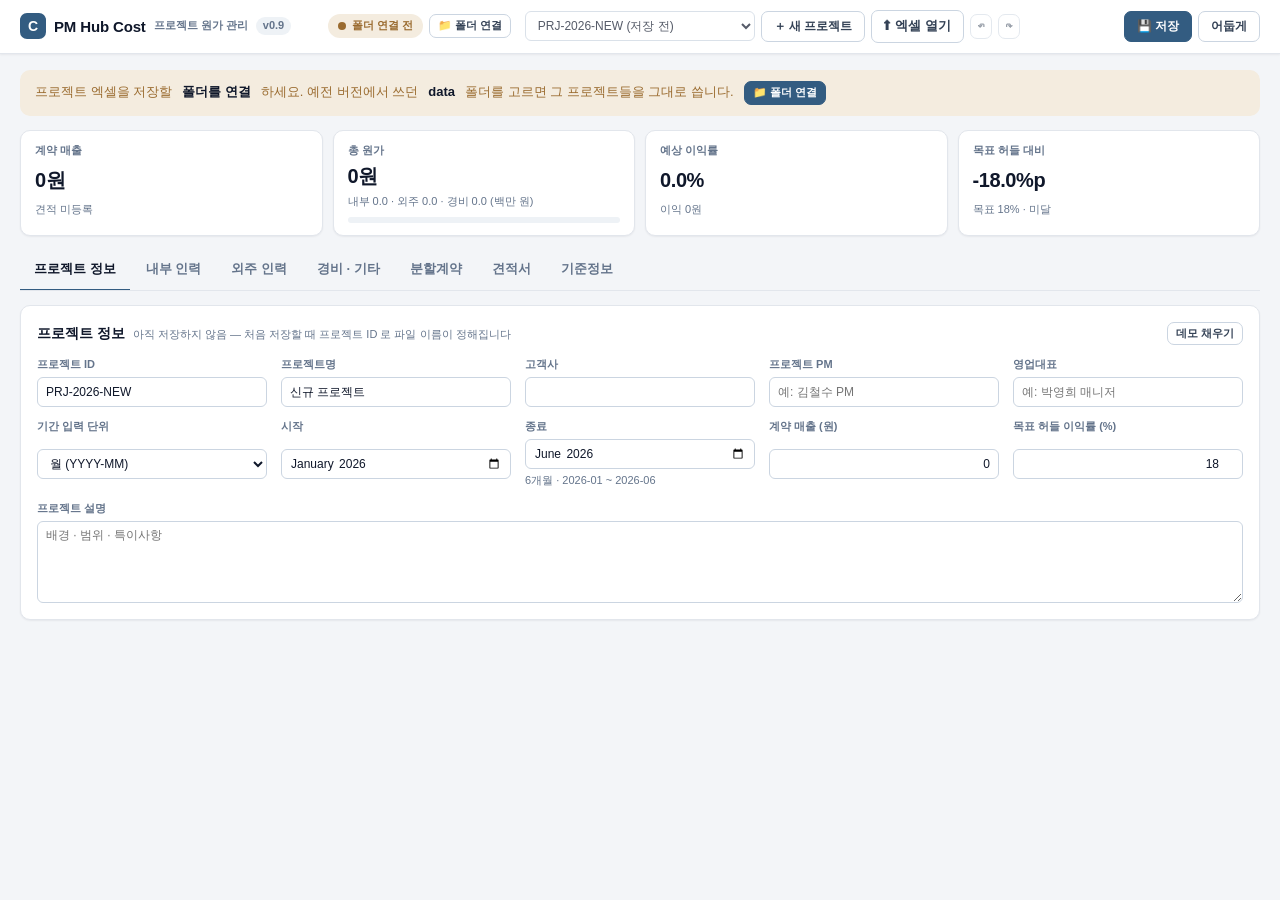
==== index.html @ 072b430b "Staffing tables work like a spreadsheet; undo/redo - js/grid.js: arrow/Enter navigation, Excel paste" ====
<!DOCTYPE html>
<html lang="ko">
<head>
  <meta charset="UTF-8" />
  <meta name="viewport" content="width=device-width, initial-scale=1.0" />
  <title>PM Hub Cost</title>
  <link rel="stylesheet" href="assets/app.css" />
  <script>try { document.documentElement.dataset.theme = localStorage.getItem("prjcost.theme") || "light"; } catch (e) {}</script>
</head>
<body>
  <header class="topbar">
    <div class="brand">
      <span class="brand-mark" aria-hidden="true">C</span>
      <h1>PM Hub Cost</h1><span class="brand-sub">프로젝트 원가 관리</span>
      <span class="ver" id="verBadge"></span>
    </div>
    <div class="bar-group">
      <span class="folder-chip off" id="folderChip" title="프로젝트 엑셀을 읽고 쓰는 폴더"><span class="dot"></span><span class="name">폴더 연결 전</span></span>
      <button class="btn sm" data-act="connectFolder" id="btnFolder">📁 폴더 연결</button>
    </div>
    <div class="bar-group">
      <select id="projectSelect" data-act="openSelected" aria-label="프로젝트 목록"></select>
      <button class="btn" data-act="newProject">＋ 새 프로젝트</button>
      <label class="btn file-btn" title="이 프로그램으로 저장한 엑셀 또는 업로드 양식을 엽니다">⬆ 엑셀 열기<input type="file" accept=".xlsx" id="uploadInput" /></label>
      <button class="btn icon" data-act="undo" id="btnUndo" title="되돌리기 (Ctrl+Z)" aria-label="되돌리기">↶</button>
      <button class="btn icon" data-act="redo" id="btnRedo" title="다시 하기 (Ctrl+Y)" aria-label="다시 하기">↷</button>
      <span class="save-state" id="saveState"></span>
      <button class="btn primary" data-act="save" title="Ctrl+S">💾 저장</button>
      <button class="btn" data-act="toggleTheme" id="btnTheme" title="밝게 / 어둡게 바꾸기">어둡게</button>
    </div>
  </header>

  <main class="workspace">
    <div class="notice warn" id="noticeBox" hidden></div>

    <section class="kpis" aria-label="요약">
      <div class="kpi"><span class="kpi-label">계약 매출</span><span class="kpi-val" id="kRev">0</span><span class="kpi-sub" id="kRevSub">견적 미등록</span></div>
      <div class="kpi"><span class="kpi-label">총 원가</span><span class="kpi-val" id="kCost">0</span><span class="kpi-sub" id="kCostSub"></span><div class="mix" id="kMix"></div></div>
      <div class="kpi" id="kMarginCard"><span class="kpi-label">예상 이익률</span><span class="kpi-val" id="kMargin">0.0%</span><span class="kpi-sub" id="kProfit">이익 0원</span></div>
      <div class="kpi" id="kHurdleCard"><span class="kpi-label">목표 허들 대비</span><span class="kpi-val" id="kHurdle">-</span><span class="kpi-sub" id="kHurdleSub"></span></div>
    </section>

    <nav class="tabs" id="tabs" role="tablist"></nav>
    <section class="panel" id="panel"></section>
  </main>

  <div class="toasts" id="toasts" aria-live="polite"></div>

  <script src="js/util.js"></script>
  <script src="js/calc.js"></script>
  <script src="js/xlsx.js"></script>
  <script src="js/model.js"></script>
  <script src="js/workbook.js"></script>
  <script src="js/store.js"></script>
  <script src="js/ui.js"></script>
  <script src="js/views.js"></script>
  <script src="js/grid.js"></script>
  <script src="js/app.js"></script>
</body>
</html>
---- assets/app.css ----
/* =============================================================================
   PM Hub Cost — 화면 꾸밈. 색은 아래 변수만 씀 (밝은 Slate / 어두운 Obsidian, PM Hub 와 같은 색)
   새 요소에 고정 색 · 인라인 style 을 쓰지 않는다
   ============================================================================= */
:root {
  --bg: #F3F5F8; --card: #FFFFFF; --sub: #F8FAFC; --line: #E2E6EC; --line-strong: #CBD5E1;
  --text: #0F172A; --text-sub: #334155; --muted: #64748B;
  --primary: #335C81; --primary-hover: #284A6A; --on-primary: #FFFFFF;
  --head: #1E293B; --on-head: #F8FAFC;
  --ok: #2E6F5E; --ok-bg: #E7F0EC; --warn: #9A6B2F; --warn-bg: #F4ECDF; --bad: #A64B4B; --bad-bg: #F3E3E3;
  --info-bg: #E8EEF5; --chip: #EEF2F6; --focus: rgba(51, 92, 129, 0.35);
  --shadow: 0 1px 2px rgba(15, 23, 42, 0.06);
  --radius: 10px;
  --fs: 13px; --fs-sm: 12px; --fs-xs: 11px;
  color-scheme: light;
}
[data-theme="dark"] {
  --bg: #111317; --card: #181B20; --sub: #1D2127; --line: #2A2E36; --line-strong: #3A404A;
  --text: #E5E7EB; --text-sub: #CBD5E1; --muted: #94A3B8;
  --primary: #849CB0; --primary-hover: #A3B8C9; --on-primary: #0F172A;
  --head: #181B20; --on-head: #E5E7EB;
  --ok: #8FD3B3; --ok-bg: #1B2A24; --warn: #E3C35A; --warn-bg: #2C2618; --bad: #FCA5A5; --bad-bg: #2E1D1F;
  --info-bg: #1F2733; --chip: #262A32; --focus: rgba(132, 156, 176, 0.45);
  --shadow: none;
  color-scheme: dark;
}

* { box-sizing: border-box; }
html, body { margin: 0; }
body { background: var(--bg); color: var(--text); font: var(--fs)/1.45 "Pretendard", "Malgun Gothic", -apple-system, "Segoe UI", sans-serif; }
[hidden] { display: none !important; }   /* hidden 속성은 어떤 display 규칙보다 우선 (브라우저 기본 동작을 지킴) */

/* ---------- 입력 · 버튼 ---------- */
input, select, textarea, button { font: inherit; font-size: var(--fs-sm); color: var(--text); }
input, select { height: 30px; }
input[type="checkbox"] { height: 16px; }
input, select, textarea { background: var(--card); border: 1px solid var(--line-strong); border-radius: 6px; padding: 5px 8px; min-width: 0; }
input[type="number"], input.money { text-align: right; font-variant-numeric: tabular-nums; }
input[type="checkbox"] { width: 16px; height: 16px; accent-color: var(--primary); }
textarea { resize: vertical; width: 100%; }
input:focus, select:focus, textarea:focus { outline: none; border-color: var(--primary); box-shadow: 0 0 0 3px var(--focus); }
.btn { display: inline-flex; align-items: center; gap: 5px; padding: 6px 12px; border-radius: 7px; border: 1px solid var(--line-strong); background: var(--card); color: var(--text-sub); font-weight: 600; cursor: pointer; white-space: nowrap; }
.btn:hover { background: var(--chip); }
.btn:focus-visible { outline: none; box-shadow: 0 0 0 3px var(--focus); }
.btn.primary { background: var(--primary); border-color: var(--primary); color: var(--on-primary); }
.btn.primary:hover { background: var(--primary-hover); }
.btn.danger { color: var(--bad); border-color: var(--bad); background: transparent; }
.btn.danger:hover { background: var(--bad-bg); }
.btn.sm { padding: 3px 8px; font-size: var(--fs-xs); }
.btn.icon { padding: 3px 7px; }
.btn[disabled] { opacity: 0.5; cursor: not-allowed; }
.file-btn input { display: none; }

/* ---------- 머리줄 ---------- */
.topbar { position: sticky; top: 0; z-index: 30; display: flex; flex-wrap: wrap; align-items: center; gap: 10px 14px; padding: 10px 20px; background: var(--card); border-bottom: 1px solid var(--line); box-shadow: var(--shadow); }
.brand { display: flex; align-items: center; gap: 8px; margin-right: auto; }
.brand-mark { width: 26px; height: 26px; border-radius: 7px; background: var(--primary); color: var(--on-primary); display: grid; place-items: center; font-weight: 800; font-size: 14px; }
.brand h1 { margin: 0; font-size: 15px; font-weight: 800; letter-spacing: -0.01em; }
.brand-sub { font-size: var(--fs-xs); color: var(--muted); font-weight: 600; }
.ver { padding: 1px 7px; border-radius: 999px; background: var(--chip); color: var(--muted); font-size: var(--fs-xs); font-weight: 700; }
.bar-group { display: flex; align-items: center; gap: 6px; flex-wrap: wrap; }
.folder-chip { display: inline-flex; align-items: center; gap: 6px; padding: 4px 10px; border-radius: 999px; background: var(--chip); color: var(--text-sub); font-size: var(--fs-xs); font-weight: 700; max-width: 260px; }
.folder-chip .name { overflow: hidden; text-overflow: ellipsis; white-space: nowrap; }
.folder-chip.off { background: var(--warn-bg); color: var(--warn); }
.dot { width: 8px; height: 8px; border-radius: 50%; background: var(--ok); flex: none; }
.folder-chip.off .dot { background: var(--warn); }
.save-state { font-size: var(--fs-xs); color: var(--muted); min-width: 92px; text-align: right; }
.save-state.dirty { color: var(--warn); font-weight: 700; }
#projectSelect { min-width: 230px; max-width: 320px; }

/* ---------- 본문 ---------- */
.workspace { max-width: 1520px; margin: 16px auto; padding: 0 20px 48px; display: grid; gap: 14px; }
.workspace > * { min-width: 0; }   /* 넓은 표가 화면 전체를 옆으로 밀지 않게 (표 안에서만 가로 스크롤) */
.notice { padding: 10px 14px; border-radius: var(--radius); border: 1px solid var(--line); background: var(--info-bg); color: var(--text-sub); display: flex; align-items: center; gap: 10px; flex-wrap: wrap; }
.notice.warn { background: var(--warn-bg); color: var(--warn); border-color: transparent; }
.notice b { color: var(--text); }

.kpis { display: grid; grid-template-columns: repeat(auto-fit, minmax(210px, 1fr)); gap: 10px; }
.kpi { background: var(--card); border: 1px solid var(--line); border-radius: var(--radius); padding: 12px 14px; box-shadow: var(--shadow); display: grid; gap: 3px; }
.kpi-label { font-size: var(--fs-xs); color: var(--muted); font-weight: 700; }
.kpi-val { font-size: 20px; font-weight: 800; letter-spacing: -0.02em; font-variant-numeric: tabular-nums; }
.kpi-sub { font-size: var(--fs-xs); color: var(--muted); }
.kpi.ok .kpi-val { color: var(--ok); }
.kpi.bad .kpi-val { color: var(--bad); }
.mix { display: flex; height: 6px; border-radius: 3px; overflow: hidden; background: var(--chip); margin-top: 4px; }
.mix i { display: block; height: 100%; }
.mix .m1 { background: var(--primary); } .mix .m2 { background: var(--warn); } .mix .m3 { background: var(--muted); }

/* ---------- 탭 ---------- */
.tabs { display: flex; gap: 2px; border-bottom: 1px solid var(--line); overflow-x: auto; }
.tab { border: 0; background: transparent; padding: 10px 14px; color: var(--muted); font-weight: 700; font-size: var(--fs); cursor: pointer; border-bottom: 2px solid transparent; margin-bottom: -1px; white-space: nowrap; }
.tab:hover { color: var(--text); }
.tab.active { color: var(--text); border-bottom-color: var(--primary); }
.tab .cnt { margin-left: 4px; padding: 0 6px; border-radius: 999px; background: var(--chip); color: var(--muted); font-size: var(--fs-xs); }
.panel { background: var(--card); border: 1px solid var(--line); border-radius: var(--radius); padding: 16px; box-shadow: var(--shadow); }
.panel-head { display: flex; flex-wrap: wrap; align-items: center; justify-content: space-between; gap: 8px; margin-bottom: 12px; }
.panel-head h2 { margin: 0; font-size: 14px; font-weight: 800; }
.panel-head .hint { font-size: var(--fs-xs); color: var(--muted); font-weight: 400; margin-left: 8px; }

/* ---------- 입력 양식 ---------- */
.form-grid { display: grid; grid-template-columns: repeat(auto-fit, minmax(220px, 1fr)); gap: 12px 14px; }
.field { display: grid; gap: 4px; }
.field > span { font-size: var(--fs-xs); color: var(--muted); font-weight: 700; }
.field.full { grid-column: 1 / -1; }
.field .help { font-size: var(--fs-xs); color: var(--muted); }

/* ---------- 표 ---------- */
.tbl-wrap { overflow: auto; border: 1px solid var(--line); border-radius: 8px; max-height: 70vh; }
table { width: 100%; border-collapse: separate; border-spacing: 0; font-size: var(--fs-sm); }
th, td { padding: 5px 7px; border-bottom: 1px solid var(--line); border-right: 1px solid var(--line); white-space: nowrap; text-align: right; vertical-align: middle; }
th:last-child, td:last-child { border-right: 0; }
th { position: sticky; top: 0; z-index: 2; background: var(--sub); color: var(--muted); font-weight: 700; text-align: center; font-size: var(--fs-xs); }
tbody tr:hover td { background: var(--sub); }
td.l, th.l { text-align: left; }
td.c, th.c { text-align: center; }
td.num { font-variant-numeric: tabular-nums; }
tr.auto td { background: var(--sub); color: var(--text-sub); font-weight: 600; }
tr.total td { background: var(--chip); font-weight: 800; }
td.empty { text-align: center; color: var(--muted); padding: 22px; }
.cell-cost { display: block; font-size: 10.5px; color: var(--muted); margin-top: 1px; }
.w-xs { width: 56px; } .w-sm { width: 80px; } .w-md { width: 110px; } .w-lg { width: 150px; } .w-xl { width: 220px; }
input.mm { width: 54px; }
select.invalid, input.invalid { border-color: var(--bad); background: var(--bad-bg); color: var(--bad); }
tr.new-row td { background: var(--sub); }
tr.new-row input { border-style: dashed; }
td.hint-cell { color: var(--muted); font-size: var(--fs-xs); }
.tag { display: inline-block; padding: 1px 7px; border-radius: 999px; background: var(--chip); color: var(--text-sub); font-size: var(--fs-xs); font-weight: 700; }
.tag.ok { background: var(--ok-bg); color: var(--ok); }
.tag.bad { background: var(--bad-bg); color: var(--bad); }

.settings-grid { display: grid; grid-template-columns: repeat(auto-fit, minmax(380px, 1fr)); gap: 14px; }
.sub-card { border: 1px solid var(--line); border-radius: 8px; padding: 12px; background: var(--sub); }
.sub-card h3 { margin: 0; font-size: var(--fs); }
.sub-card .panel-head { margin-bottom: 8px; }
.sub-card.wide { grid-column: 1 / -1; }
.sub-card table td, .sub-card table th { background: var(--card); }
.split { display: grid; gap: 12px; }

/* ---------- 대화상자 · 알림 ---------- */
.overlay { position: fixed; inset: 0; background: rgba(15, 23, 42, 0.45); display: grid; place-items: center; z-index: 100; padding: 16px; }
.dialog { width: min(460px, 100%); background: var(--card); border: 1px solid var(--line); border-radius: 12px; padding: 18px; box-shadow: 0 20px 40px rgba(15, 23, 42, 0.25); }
.dialog h3 { margin: 0 0 8px; font-size: 15px; }
.dialog p { margin: 0 0 16px; color: var(--text-sub); white-space: pre-line; }
.dialog .actions { display: flex; justify-content: flex-end; gap: 8px; }
.toasts { position: fixed; right: 18px; bottom: 18px; display: grid; gap: 8px; z-index: 110; }
.toast { padding: 10px 14px; border-radius: 8px; background: var(--head); color: var(--on-head); box-shadow: 0 8px 20px rgba(15, 23, 42, 0.25); font-size: var(--fs-sm); max-width: 420px; border-left: 4px solid var(--primary); }
.toast.error { border-left-color: var(--bad); }
.toast.ok { border-left-color: var(--ok); }

@media (max-width: 760px) {
  .topbar { padding: 10px 12px; }
  .workspace { padding: 0 12px 40px; }
  #projectSelect { min-width: 0; width: 100%; }
}
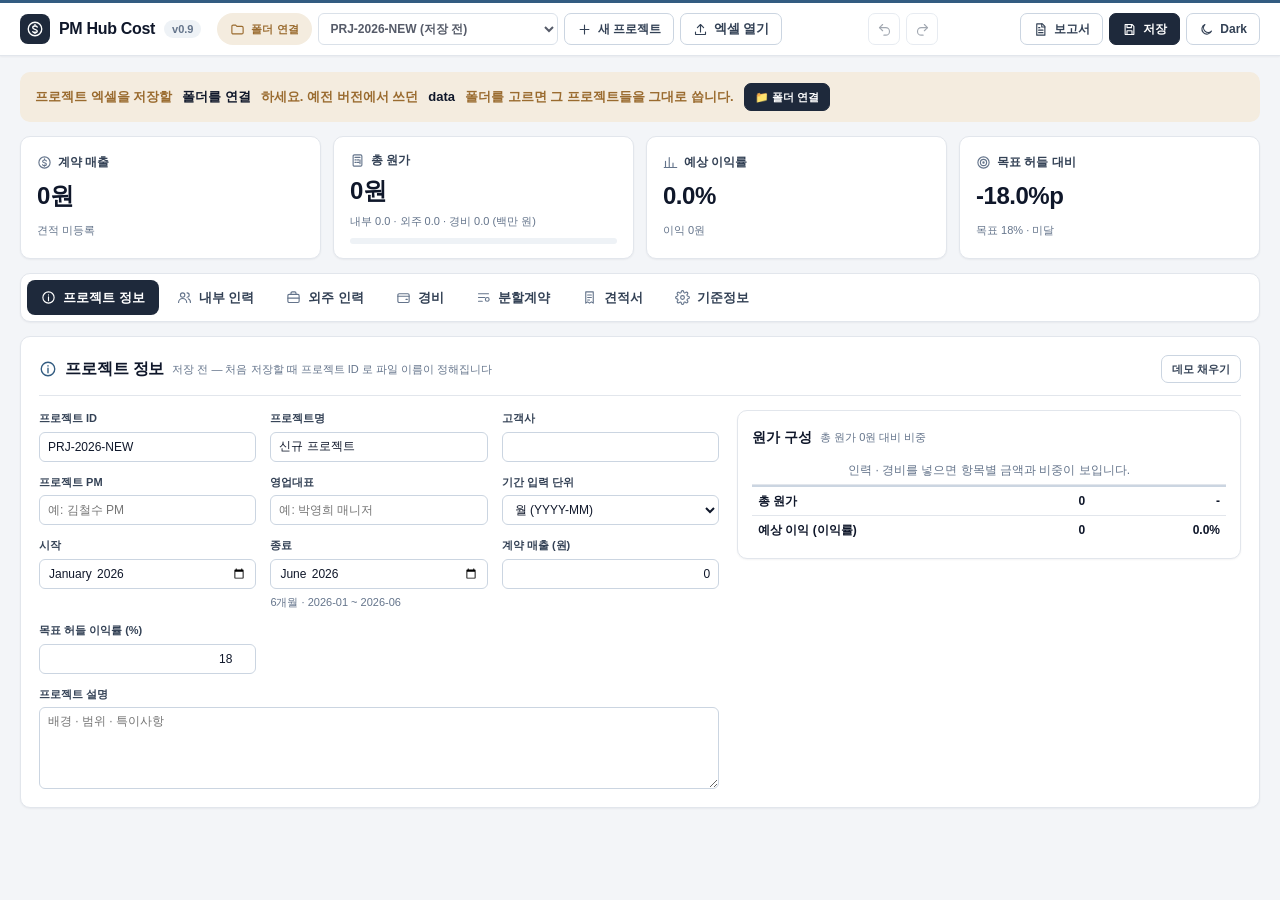
==== commit f2c8b48d: "Overhead per account (MM x base amount), cost composition, report export, expense grid, PM Hub-style" ====
--- a/index.html
+++ b/index.html
@@ -10,23 +10,23 @@
 <body>
   <header class="topbar">
     <div class="brand">
-      <span class="brand-mark" aria-hidden="true">C</span>
-      <h1>PM Hub Cost</h1><span class="brand-sub">프로젝트 원가 관리</span>
+      <span class="brand-mark" aria-hidden="true"><i data-icon="coin"></i></span>
+      <h1>PM Hub Cost</h1>
       <span class="ver" id="verBadge"></span>
     </div>
-    <div class="bar-group">
-      <span class="folder-chip off" id="folderChip" title="프로젝트 엑셀을 읽고 쓰는 폴더"><span class="dot"></span><span class="name">폴더 연결 전</span></span>
-      <button class="btn sm" data-act="connectFolder" id="btnFolder">📁 폴더 연결</button>
+    <div class="bar-group grow">
+      <button class="folder-chip off" id="folderChip" data-act="connectFolder" title="프로젝트 엑셀을 읽고 쓰는 폴더 — 눌러서 바꾸기"><i data-icon="folder"></i><span class="name">폴더 연결</span></button>
+      <select id="projectSelect" data-act="openSelected" aria-label="프로젝트 목록"></select>
+      <button class="btn" data-act="newProject"><i data-icon="plus"></i>새 프로젝트</button>
+      <label class="btn file-btn" title="이 프로그램으로 저장한 엑셀 또는 업로드 양식을 엽니다"><i data-icon="upload"></i>엑셀 열기<input type="file" accept=".xlsx" id="uploadInput" /></label>
     </div>
     <div class="bar-group">
-      <select id="projectSelect" data-act="openSelected" aria-label="프로젝트 목록"></select>
-      <button class="btn" data-act="newProject">＋ 새 프로젝트</button>
-      <label class="btn file-btn" title="이 프로그램으로 저장한 엑셀 또는 업로드 양식을 엽니다">⬆ 엑셀 열기<input type="file" accept=".xlsx" id="uploadInput" /></label>
-      <button class="btn icon" data-act="undo" id="btnUndo" title="되돌리기 (Ctrl+Z)" aria-label="되돌리기">↶</button>
-      <button class="btn icon" data-act="redo" id="btnRedo" title="다시 하기 (Ctrl+Y)" aria-label="다시 하기">↷</button>
+      <button class="btn icon-only" data-act="undo" id="btnUndo" title="되돌리기 (Ctrl+Z)" aria-label="되돌리기"><i data-icon="undo"></i></button>
+      <button class="btn icon-only" data-act="redo" id="btnRedo" title="다시 하기 (Ctrl+Y)" aria-label="다시 하기"><i data-icon="redo"></i></button>
       <span class="save-state" id="saveState"></span>
-      <button class="btn primary" data-act="save" title="Ctrl+S">💾 저장</button>
-      <button class="btn" data-act="toggleTheme" id="btnTheme" title="밝게 / 어둡게 바꾸기">어둡게</button>
+      <button class="btn" data-act="exportReport" title="통합보고 · 항목별 상세 2시트 엑셀"><i data-icon="report"></i>보고서</button>
+      <button class="btn primary" data-act="save" title="Ctrl+S"><i data-icon="save"></i>저장</button>
+      <button class="btn" data-act="toggleTheme" id="btnTheme" title="밝게 / 어둡게"></button>
     </div>
   </header>
 
@@ -34,10 +34,10 @@
     <div class="notice warn" id="noticeBox" hidden></div>
 
     <section class="kpis" aria-label="요약">
-      <div class="kpi"><span class="kpi-label">계약 매출</span><span class="kpi-val" id="kRev">0</span><span class="kpi-sub" id="kRevSub">견적 미등록</span></div>
-      <div class="kpi"><span class="kpi-label">총 원가</span><span class="kpi-val" id="kCost">0</span><span class="kpi-sub" id="kCostSub"></span><div class="mix" id="kMix"></div></div>
-      <div class="kpi" id="kMarginCard"><span class="kpi-label">예상 이익률</span><span class="kpi-val" id="kMargin">0.0%</span><span class="kpi-sub" id="kProfit">이익 0원</span></div>
-      <div class="kpi" id="kHurdleCard"><span class="kpi-label">목표 허들 대비</span><span class="kpi-val" id="kHurdle">-</span><span class="kpi-sub" id="kHurdleSub"></span></div>
+      <div class="kpi"><span class="kpi-label"><i data-icon="coin"></i>계약 매출</span><span class="kpi-val" id="kRev">0</span><span class="kpi-sub" id="kRevSub">견적 미등록</span></div>
+      <div class="kpi"><span class="kpi-label"><i data-icon="calc"></i>총 원가</span><span class="kpi-val" id="kCost">0</span><span class="kpi-sub" id="kCostSub"></span><div class="mix" id="kMix"></div></div>
+      <div class="kpi" id="kMarginCard"><span class="kpi-label"><i data-icon="chart"></i>예상 이익률</span><span class="kpi-val" id="kMargin">0.0%</span><span class="kpi-sub" id="kProfit">이익 0원</span></div>
+      <div class="kpi" id="kHurdleCard"><span class="kpi-label"><i data-icon="target"></i>목표 허들 대비</span><span class="kpi-val" id="kHurdle">-</span><span class="kpi-sub" id="kHurdleSub"></span></div>
     </section>
 
     <nav class="tabs" id="tabs" role="tablist"></nav>
@@ -47,6 +47,7 @@
   <div class="toasts" id="toasts" aria-live="polite"></div>
 
   <script src="js/util.js"></script>
+  <script src="js/icons.js"></script>
   <script src="js/calc.js"></script>
   <script src="js/xlsx.js"></script>
   <script src="js/model.js"></script>
--- a/assets/app.css
+++ b/assets/app.css
@@ -1,15 +1,17 @@
 /* =============================================================================
-   PM Hub Cost — 화면 꾸밈. 색은 아래 변수만 씀 (밝은 Slate / 어두운 Obsidian, PM Hub 와 같은 색)
-   새 요소에 고정 색 · 인라인 style 을 쓰지 않는다
+   PM Hub Cost — 화면 꾸밈 (PM Hub 의 Slate · Obsidian 과 같은 색 · 모양)
+   색은 아래 변수만 씀. 새 요소에 고정 색 · 인라인 style 을 쓰지 않는다
+   (예외: 원가 구성 막대의 너비처럼 값에 따라 바뀌는 크기)
    ============================================================================= */
 :root {
   --bg: #F3F5F8; --card: #FFFFFF; --sub: #F8FAFC; --line: #E2E6EC; --line-strong: #CBD5E1;
   --text: #0F172A; --text-sub: #334155; --muted: #64748B;
-  --primary: #335C81; --primary-hover: #284A6A; --on-primary: #FFFFFF;
-  --head: #1E293B; --on-head: #F8FAFC;
-  --ok: #2E6F5E; --ok-bg: #E7F0EC; --warn: #9A6B2F; --warn-bg: #F4ECDF; --bad: #A64B4B; --bad-bg: #F3E3E3;
-  --info-bg: #E8EEF5; --chip: #EEF2F6; --focus: rgba(51, 92, 129, 0.35);
-  --shadow: 0 1px 2px rgba(15, 23, 42, 0.06);
+  --primary: #335C81; --primary-tint: #E8EEF5; --on-primary: #FFFFFF;
+  --strong: #1E293B; --strong-hover: #0F172A; --on-strong: #FFFFFF;   /* 주 버튼 (PM Hub 의 짙은 버튼) */
+  --ok: #2E6F5E; --ok-bg: #E7F0EC; --warn: #9A6B2F; --warn-bg: #F4ECDF; --bad: #A64B4B; --bad-bg: #F6E8E8;
+  --chip: #EEF2F6; --focus: rgba(51, 92, 129, 0.28);
+  --c1: #335C81; --c2: #5C80A1; --c3: #9A6B2F; --c4: #2E6F5E; --c5: #94A3B8;   /* 원가 구성 막대 */
+  --shadow: 0 1px 2px rgba(15, 23, 42, 0.05);
   --radius: 10px;
   --fs: 13px; --fs-sm: 12px; --fs-xs: 11px;
   color-scheme: light;
@@ -17,136 +19,177 @@
 [data-theme="dark"] {
   --bg: #111317; --card: #181B20; --sub: #1D2127; --line: #2A2E36; --line-strong: #3A404A;
   --text: #E5E7EB; --text-sub: #CBD5E1; --muted: #94A3B8;
-  --primary: #849CB0; --primary-hover: #A3B8C9; --on-primary: #0F172A;
-  --head: #181B20; --on-head: #E5E7EB;
+  --primary: #849CB0; --primary-tint: #1F2733; --on-primary: #0F172A;
+  --strong: #849CB0; --strong-hover: #A3B8C9; --on-strong: #0F172A;
   --ok: #8FD3B3; --ok-bg: #1B2A24; --warn: #E3C35A; --warn-bg: #2C2618; --bad: #FCA5A5; --bad-bg: #2E1D1F;
-  --info-bg: #1F2733; --chip: #262A32; --focus: rgba(132, 156, 176, 0.45);
+  --chip: #262A32; --focus: rgba(132, 156, 176, 0.4);
+  --c1: #849CB0; --c2: #5E7488; --c3: #D9AE3F; --c4: #6FBF9A; --c5: #64748B;
   --shadow: none;
   color-scheme: dark;
 }
 
 * { box-sizing: border-box; }
 html, body { margin: 0; }
-body { background: var(--bg); color: var(--text); font: var(--fs)/1.45 "Pretendard", "Malgun Gothic", -apple-system, "Segoe UI", sans-serif; }
+body { background: var(--bg); color: var(--text); font: var(--fs)/1.5 "Pretendard", "Malgun Gothic", "Apple SD Gothic Neo", -apple-system, "Segoe UI", sans-serif; border-top: 3px solid var(--primary); }
 [hidden] { display: none !important; }   /* hidden 속성은 어떤 display 규칙보다 우선 (브라우저 기본 동작을 지킴) */
+.ic { width: 15px; height: 15px; flex: none; }
+.muted { color: var(--muted); }
+.nowrap { white-space: nowrap; }
 
 /* ---------- 입력 · 버튼 ---------- */
 input, select, textarea, button { font: inherit; font-size: var(--fs-sm); color: var(--text); }
 input, select { height: 30px; }
-input[type="checkbox"] { height: 16px; }
-input, select, textarea { background: var(--card); border: 1px solid var(--line-strong); border-radius: 6px; padding: 5px 8px; min-width: 0; }
+input[type="checkbox"] { height: 16px; width: 16px; accent-color: var(--primary); }
+input, select, textarea { background: var(--card); border: 1px solid var(--line-strong); border-radius: 6px; padding: 4px 8px; min-width: 0; }
 input[type="number"], input.money { text-align: right; font-variant-numeric: tabular-nums; }
-input[type="checkbox"] { width: 16px; height: 16px; accent-color: var(--primary); }
+input.full { width: 100%; }
 textarea { resize: vertical; width: 100%; }
+input:hover, select:hover, textarea:hover { border-color: var(--muted); }
 input:focus, select:focus, textarea:focus { outline: none; border-color: var(--primary); box-shadow: 0 0 0 3px var(--focus); }
-.btn { display: inline-flex; align-items: center; gap: 5px; padding: 6px 12px; border-radius: 7px; border: 1px solid var(--line-strong); background: var(--card); color: var(--text-sub); font-weight: 600; cursor: pointer; white-space: nowrap; }
-.btn:hover { background: var(--chip); }
+.btn { display: inline-flex; align-items: center; gap: 6px; height: 32px; padding: 0 12px; border-radius: 7px; border: 1px solid var(--line-strong); background: var(--card); color: var(--text-sub); font-weight: 700; cursor: pointer; white-space: nowrap; }
+.btn:hover { background: var(--sub); border-color: var(--muted); color: var(--text); }
 .btn:focus-visible { outline: none; box-shadow: 0 0 0 3px var(--focus); }
-.btn.primary { background: var(--primary); border-color: var(--primary); color: var(--on-primary); }
-.btn.primary:hover { background: var(--primary-hover); }
+.btn.primary { background: var(--strong); border-color: var(--strong); color: var(--on-strong); }
+.btn.primary:hover { background: var(--strong-hover); }
 .btn.danger { color: var(--bad); border-color: var(--bad); background: transparent; }
 .btn.danger:hover { background: var(--bad-bg); }
-.btn.sm { padding: 3px 8px; font-size: var(--fs-xs); }
-.btn.icon { padding: 3px 7px; }
-.btn[disabled] { opacity: 0.5; cursor: not-allowed; }
+.btn.sm { height: 28px; padding: 0 10px; font-size: var(--fs-xs); }
+.btn.sm .ic { width: 13px; height: 13px; }
+.btn.icon-only { padding: 0; width: 32px; justify-content: center; }
+.btn.sm.icon-only { width: 28px; }
+.btn.ghost-danger { height: 26px; width: 26px; padding: 0; justify-content: center; border-color: transparent; background: transparent; color: var(--muted); }
+.btn.ghost-danger:hover { color: var(--bad); background: var(--bad-bg); }
+.btn[disabled] { opacity: 0.45; cursor: not-allowed; }
 .file-btn input { display: none; }
 
 /* ---------- 머리줄 ---------- */
-.topbar { position: sticky; top: 0; z-index: 30; display: flex; flex-wrap: wrap; align-items: center; gap: 10px 14px; padding: 10px 20px; background: var(--card); border-bottom: 1px solid var(--line); box-shadow: var(--shadow); }
-.brand { display: flex; align-items: center; gap: 8px; margin-right: auto; }
-.brand-mark { width: 26px; height: 26px; border-radius: 7px; background: var(--primary); color: var(--on-primary); display: grid; place-items: center; font-weight: 800; font-size: 14px; }
-.brand h1 { margin: 0; font-size: 15px; font-weight: 800; letter-spacing: -0.01em; }
-.brand-sub { font-size: var(--fs-xs); color: var(--muted); font-weight: 600; }
-.ver { padding: 1px 7px; border-radius: 999px; background: var(--chip); color: var(--muted); font-size: var(--fs-xs); font-weight: 700; }
+.topbar { position: sticky; top: 0; z-index: 30; display: flex; flex-wrap: wrap; align-items: center; gap: 10px 16px; padding: 10px 20px; background: var(--card); border-bottom: 1px solid var(--line); box-shadow: var(--shadow); }
+.brand { display: flex; align-items: center; gap: 9px; }
+.brand-mark { width: 30px; height: 30px; border-radius: 8px; background: var(--strong); color: var(--on-strong); display: grid; place-items: center; }
+.brand-mark .ic { width: 18px; height: 18px; }
+.brand h1 { margin: 0; font-size: 16px; font-weight: 800; letter-spacing: -0.02em; }
+.ver { padding: 1px 8px; border-radius: 999px; background: var(--chip); color: var(--muted); font-size: var(--fs-xs); font-weight: 700; }
 .bar-group { display: flex; align-items: center; gap: 6px; flex-wrap: wrap; }
-.folder-chip { display: inline-flex; align-items: center; gap: 6px; padding: 4px 10px; border-radius: 999px; background: var(--chip); color: var(--text-sub); font-size: var(--fs-xs); font-weight: 700; max-width: 260px; }
+.bar-group.grow { flex: 1; }
+.folder-chip { display: inline-flex; align-items: center; gap: 6px; height: 32px; padding: 0 12px; border-radius: 999px; border: 1px solid var(--line); background: var(--primary-tint); color: var(--primary); font-weight: 700; font-size: var(--fs-xs); max-width: 220px; cursor: pointer; }
 .folder-chip .name { overflow: hidden; text-overflow: ellipsis; white-space: nowrap; }
-.folder-chip.off { background: var(--warn-bg); color: var(--warn); }
-.dot { width: 8px; height: 8px; border-radius: 50%; background: var(--ok); flex: none; }
-.folder-chip.off .dot { background: var(--warn); }
-.save-state { font-size: var(--fs-xs); color: var(--muted); min-width: 92px; text-align: right; }
-.save-state.dirty { color: var(--warn); font-weight: 700; }
-#projectSelect { min-width: 230px; max-width: 320px; }
+.folder-chip.off { background: var(--warn-bg); color: var(--warn); border-color: transparent; }
+.folder-chip:hover { border-color: var(--primary); }
+.save-state { font-size: var(--fs-xs); color: var(--muted); min-width: 70px; text-align: right; font-weight: 600; }
+.save-state.dirty { color: var(--warn); font-weight: 800; }
+#projectSelect { height: 32px; min-width: 240px; max-width: 340px; font-weight: 700; }
 
 /* ---------- 본문 ---------- */
-.workspace { max-width: 1520px; margin: 16px auto; padding: 0 20px 48px; display: grid; gap: 14px; }
+.workspace { max-width: 1560px; margin: 16px auto; padding: 0 20px 48px; display: grid; gap: 14px; }
 .workspace > * { min-width: 0; }   /* 넓은 표가 화면 전체를 옆으로 밀지 않게 (표 안에서만 가로 스크롤) */
-.notice { padding: 10px 14px; border-radius: var(--radius); border: 1px solid var(--line); background: var(--info-bg); color: var(--text-sub); display: flex; align-items: center; gap: 10px; flex-wrap: wrap; }
-.notice.warn { background: var(--warn-bg); color: var(--warn); border-color: transparent; }
+.notice { padding: 10px 14px; border-radius: var(--radius); border: 1px solid transparent; background: var(--warn-bg); color: var(--warn); display: flex; align-items: center; gap: 10px; flex-wrap: wrap; font-weight: 600; }
 .notice b { color: var(--text); }
 
-.kpis { display: grid; grid-template-columns: repeat(auto-fit, minmax(210px, 1fr)); gap: 10px; }
-.kpi { background: var(--card); border: 1px solid var(--line); border-radius: var(--radius); padding: 12px 14px; box-shadow: var(--shadow); display: grid; gap: 3px; }
-.kpi-label { font-size: var(--fs-xs); color: var(--muted); font-weight: 700; }
-.kpi-val { font-size: 20px; font-weight: 800; letter-spacing: -0.02em; font-variant-numeric: tabular-nums; }
+.kpis { display: grid; grid-template-columns: repeat(auto-fit, minmax(220px, 1fr)); gap: 12px; }
+.kpi { background: var(--card); border: 1px solid var(--line); border-radius: var(--radius); padding: 14px 16px; box-shadow: var(--shadow); display: grid; gap: 4px; }
+.kpi-label { display: flex; align-items: center; gap: 6px; font-size: var(--fs-sm); color: var(--text-sub); font-weight: 700; }
+.kpi-label .ic { color: var(--muted); }
+.kpi-val { font-size: 24px; font-weight: 800; letter-spacing: -0.02em; font-variant-numeric: tabular-nums; color: var(--text); }
 .kpi-sub { font-size: var(--fs-xs); color: var(--muted); }
 .kpi.ok .kpi-val { color: var(--ok); }
 .kpi.bad .kpi-val { color: var(--bad); }
 .mix { display: flex; height: 6px; border-radius: 3px; overflow: hidden; background: var(--chip); margin-top: 4px; }
 .mix i { display: block; height: 100%; }
-.mix .m1 { background: var(--primary); } .mix .m2 { background: var(--warn); } .mix .m3 { background: var(--muted); }
+.mix .m1 { background: var(--c1); } .mix .m2 { background: var(--c3); } .mix .m3 { background: var(--c5); }
 
-/* ---------- 탭 ---------- */
-.tabs { display: flex; gap: 2px; border-bottom: 1px solid var(--line); overflow-x: auto; }
-.tab { border: 0; background: transparent; padding: 10px 14px; color: var(--muted); font-weight: 700; font-size: var(--fs); cursor: pointer; border-bottom: 2px solid transparent; margin-bottom: -1px; white-space: nowrap; }
-.tab:hover { color: var(--text); }
-.tab.active { color: var(--text); border-bottom-color: var(--primary); }
-.tab .cnt { margin-left: 4px; padding: 0 6px; border-radius: 999px; background: var(--chip); color: var(--muted); font-size: var(--fs-xs); }
-.panel { background: var(--card); border: 1px solid var(--line); border-radius: var(--radius); padding: 16px; box-shadow: var(--shadow); }
-.panel-head { display: flex; flex-wrap: wrap; align-items: center; justify-content: space-between; gap: 8px; margin-bottom: 12px; }
-.panel-head h2 { margin: 0; font-size: 14px; font-weight: 800; }
-.panel-head .hint { font-size: var(--fs-xs); color: var(--muted); font-weight: 400; margin-left: 8px; }
+/* ---------- 탭 (PM Hub 의 메뉴처럼 알약 모양) ---------- */
+.tabs { display: flex; gap: 4px; padding: 6px; background: var(--card); border: 1px solid var(--line); border-radius: var(--radius); overflow-x: auto; box-shadow: var(--shadow); }
+.tab { display: inline-flex; align-items: center; gap: 7px; border: 0; background: transparent; padding: 8px 14px; border-radius: 8px; color: var(--text-sub); font-weight: 700; font-size: var(--fs); cursor: pointer; white-space: nowrap; }
+.tab .ic { color: var(--muted); }
+.tab:hover { background: var(--sub); color: var(--text); }
+.tab.active { background: var(--strong); color: var(--on-strong); }
+.tab.active .ic { color: var(--on-strong); }
+.tab .cnt { padding: 0 7px; border-radius: 999px; background: var(--chip); color: var(--text-sub); font-size: var(--fs-xs); }
+.tab.active .cnt { background: rgba(255, 255, 255, 0.2); color: var(--on-strong); }
+
+.panel { background: var(--card); border: 1px solid var(--line); border-radius: var(--radius); padding: 18px; box-shadow: var(--shadow); }
+.panel-head { display: flex; flex-wrap: wrap; align-items: center; justify-content: space-between; gap: 10px; margin-bottom: 14px; padding-bottom: 12px; border-bottom: 1px solid var(--line); }
+.ph-title { display: flex; align-items: center; gap: 8px; flex-wrap: wrap; min-width: 0; }
+.ph-title > .ic { width: 18px; height: 18px; color: var(--primary); }
+.ph-title h2 { margin: 0; font-size: 16px; font-weight: 800; letter-spacing: -0.01em; }
+.ph-desc { font-size: var(--fs-xs); color: var(--muted); font-weight: 500; }
+.sec-head { display: flex; align-items: center; gap: 8px; flex-wrap: wrap; margin: 2px 0 8px; }
+.sec-head h3 { margin: 0; font-size: 14px; font-weight: 800; }
+.sec-head .bar-group { margin-left: auto; }
+.stack { display: grid; gap: 18px; align-content: start; }
+.mt { margin-top: 18px; }
 
 /* ---------- 입력 양식 ---------- */
-.form-grid { display: grid; grid-template-columns: repeat(auto-fit, minmax(220px, 1fr)); gap: 12px 14px; }
-.field { display: grid; gap: 4px; }
-.field > span { font-size: var(--fs-xs); color: var(--muted); font-weight: 700; }
+.form-grid { display: grid; grid-template-columns: repeat(auto-fill, minmax(210px, 1fr)); gap: 12px 14px; align-items: start; }
+.form-grid.compact { margin-bottom: 14px; }
+.field { display: grid; gap: 5px; }
+.field > span { font-size: var(--fs-xs); color: var(--text-sub); font-weight: 700; }
 .field.full { grid-column: 1 / -1; }
 .field .help { font-size: var(--fs-xs); color: var(--muted); }
+.info-layout { display: grid; grid-template-columns: minmax(0, 1.35fr) minmax(320px, 1fr); gap: 18px; align-items: start; }
 
 /* ---------- 표 ---------- */
-.tbl-wrap { overflow: auto; border: 1px solid var(--line); border-radius: 8px; max-height: 70vh; }
+.tbl-wrap { overflow: auto; border: 1px solid var(--line); border-radius: 8px; max-height: 66vh; background: var(--card); }
+.tbl-wrap.flat { max-height: none; }
 table { width: 100%; border-collapse: separate; border-spacing: 0; font-size: var(--fs-sm); }
-th, td { padding: 5px 7px; border-bottom: 1px solid var(--line); border-right: 1px solid var(--line); white-space: nowrap; text-align: right; vertical-align: middle; }
+table.fit td, table.fit th { white-space: normal; }
+th, td { padding: 6px 8px; border-bottom: 1px solid var(--line); border-right: 1px solid var(--line); white-space: nowrap; text-align: right; vertical-align: middle; }
 th:last-child, td:last-child { border-right: 0; }
-th { position: sticky; top: 0; z-index: 2; background: var(--sub); color: var(--muted); font-weight: 700; text-align: center; font-size: var(--fs-xs); }
+th { position: sticky; top: 0; z-index: 2; background: var(--sub); color: var(--text-sub); font-weight: 800; text-align: center; font-size: var(--fs-xs); height: 34px; }
+th.m { min-width: 66px; }
+th.w-del { width: 36px; }
 tbody tr:hover td { background: var(--sub); }
 td.l, th.l { text-align: left; }
 td.c, th.c { text-align: center; }
 td.num { font-variant-numeric: tabular-nums; }
+td.muted { color: var(--muted); }
 tr.auto td { background: var(--sub); color: var(--text-sub); font-weight: 600; }
-tr.total td { background: var(--chip); font-weight: 800; }
+tr.total td { background: var(--primary-tint); font-weight: 800; color: var(--text); }
 td.empty { text-align: center; color: var(--muted); padding: 22px; }
 .cell-cost { display: block; font-size: 10.5px; color: var(--muted); margin-top: 1px; }
-.w-xs { width: 56px; } .w-sm { width: 80px; } .w-md { width: 110px; } .w-lg { width: 150px; } .w-xl { width: 220px; }
-input.mm { width: 54px; }
+.w-xs { width: 64px; } .w-sm { width: 84px; } .w-md { width: 118px; } .w-lg { width: 150px; } .w-xl { width: 220px; }
+input.mm { width: 60px; }
+td.nowrap input.mm { margin-right: 4px; }
+.tag { display: inline-block; padding: 1px 8px; border-radius: 999px; background: var(--chip); color: var(--text-sub); font-size: var(--fs-xs); font-weight: 700; }
+.tag.ok { background: var(--ok-bg); color: var(--ok); }
+.tag.bad { background: var(--bad-bg); color: var(--bad); }
 select.invalid, input.invalid { border-color: var(--bad); background: var(--bad-bg); color: var(--bad); }
 tr.new-row td { background: var(--sub); }
-tr.new-row input { border-style: dashed; }
+tr.new-row input { border-style: dashed; width: 140px; }
 td.hint-cell { color: var(--muted); font-size: var(--fs-xs); }
-.tag { display: inline-block; padding: 1px 7px; border-radius: 999px; background: var(--chip); color: var(--text-sub); font-size: var(--fs-xs); font-weight: 700; }
-.tag.ok { background: var(--ok-bg); color: var(--ok); }
-.tag.bad { background: var(--bad-bg); color: var(--bad); }
 
-.settings-grid { display: grid; grid-template-columns: repeat(auto-fit, minmax(380px, 1fr)); gap: 14px; }
-.sub-card { border: 1px solid var(--line); border-radius: 8px; padding: 12px; background: var(--sub); }
-.sub-card h3 { margin: 0; font-size: var(--fs); }
-.sub-card .panel-head { margin-bottom: 8px; }
-.sub-card.wide { grid-column: 1 / -1; }
-.sub-card table td, .sub-card table th { background: var(--card); }
-.split { display: grid; gap: 12px; }
+/* ---------- 원가 구성 (프로젝트 정보) ---------- */
+.comp-card { padding: 14px 16px; }
+table.comp td { border-right: 0; padding: 5px 6px; }
+table.comp tr.cg td { padding-top: 9px; }
+table.comp tr.ci td { color: var(--text-sub); font-size: var(--fs-xs); border-bottom-style: dashed; }
+table.comp tr.ci td:first-child { padding-left: 18px; }
+table.comp tfoot td { font-weight: 800; border-bottom: 0; border-top: 2px solid var(--line-strong); }
+table.comp tfoot tr.ok td { color: var(--ok); } table.comp tfoot tr.bad td { color: var(--bad); }
+table.comp tfoot tr + tr td { border-top: 1px solid var(--line); }
+.bar-cell { width: 34%; }
+.bar { display: block; height: 8px; border-radius: 4px; background: var(--chip); overflow: hidden; }
+.bar.thin { height: 5px; }
+.bar i { display: block; height: 100%; border-radius: 4px; }
+.k-internal_labor { background: var(--c1); } .k-external_labor { background: var(--c2); } .k-general_expense { background: var(--c3); } .k-mm_overhead { background: var(--c4); } .k-custom_cost { background: var(--c5); }
+
+/* ---------- 기준정보: 두 줄 (카드 높이가 달라도 서로 늘어나지 않게) ---------- */
+.settings-cols { display: grid; grid-template-columns: minmax(0, 1fr) minmax(0, 1fr); gap: 18px; align-items: start; }
+.sub-card { border: 1px solid var(--line); border-radius: var(--radius); padding: 14px; background: var(--card); box-shadow: var(--shadow); }
+.sub-card .tbl-wrap { border-radius: 6px; }
 
 /* ---------- 대화상자 · 알림 ---------- */
 .overlay { position: fixed; inset: 0; background: rgba(15, 23, 42, 0.45); display: grid; place-items: center; z-index: 100; padding: 16px; }
-.dialog { width: min(460px, 100%); background: var(--card); border: 1px solid var(--line); border-radius: 12px; padding: 18px; box-shadow: 0 20px 40px rgba(15, 23, 42, 0.25); }
+.dialog { width: min(480px, 100%); background: var(--card); border: 1px solid var(--line); border-radius: 12px; padding: 20px; box-shadow: 0 20px 40px rgba(15, 23, 42, 0.25); }
 .dialog h3 { margin: 0 0 8px; font-size: 15px; }
-.dialog p { margin: 0 0 16px; color: var(--text-sub); white-space: pre-line; }
+.dialog p { margin: 0 0 18px; color: var(--text-sub); white-space: pre-line; }
 .dialog .actions { display: flex; justify-content: flex-end; gap: 8px; }
 .toasts { position: fixed; right: 18px; bottom: 18px; display: grid; gap: 8px; z-index: 110; }
-.toast { padding: 10px 14px; border-radius: 8px; background: var(--head); color: var(--on-head); box-shadow: 0 8px 20px rgba(15, 23, 42, 0.25); font-size: var(--fs-sm); max-width: 420px; border-left: 4px solid var(--primary); }
+.toast { padding: 10px 14px; border-radius: 8px; background: var(--text-sub); color: var(--card); box-shadow: 0 8px 20px rgba(15, 23, 42, 0.25); font-size: var(--fs-sm); max-width: 440px; border-left: 4px solid var(--c2); }
 .toast.error { border-left-color: var(--bad); }
 .toast.ok { border-left-color: var(--ok); }
 
+@media (max-width: 1100px) { .info-layout, .settings-cols { grid-template-columns: minmax(0, 1fr); } }
 @media (max-width: 760px) {
   .topbar { padding: 10px 12px; }
   .workspace { padding: 0 12px 40px; }
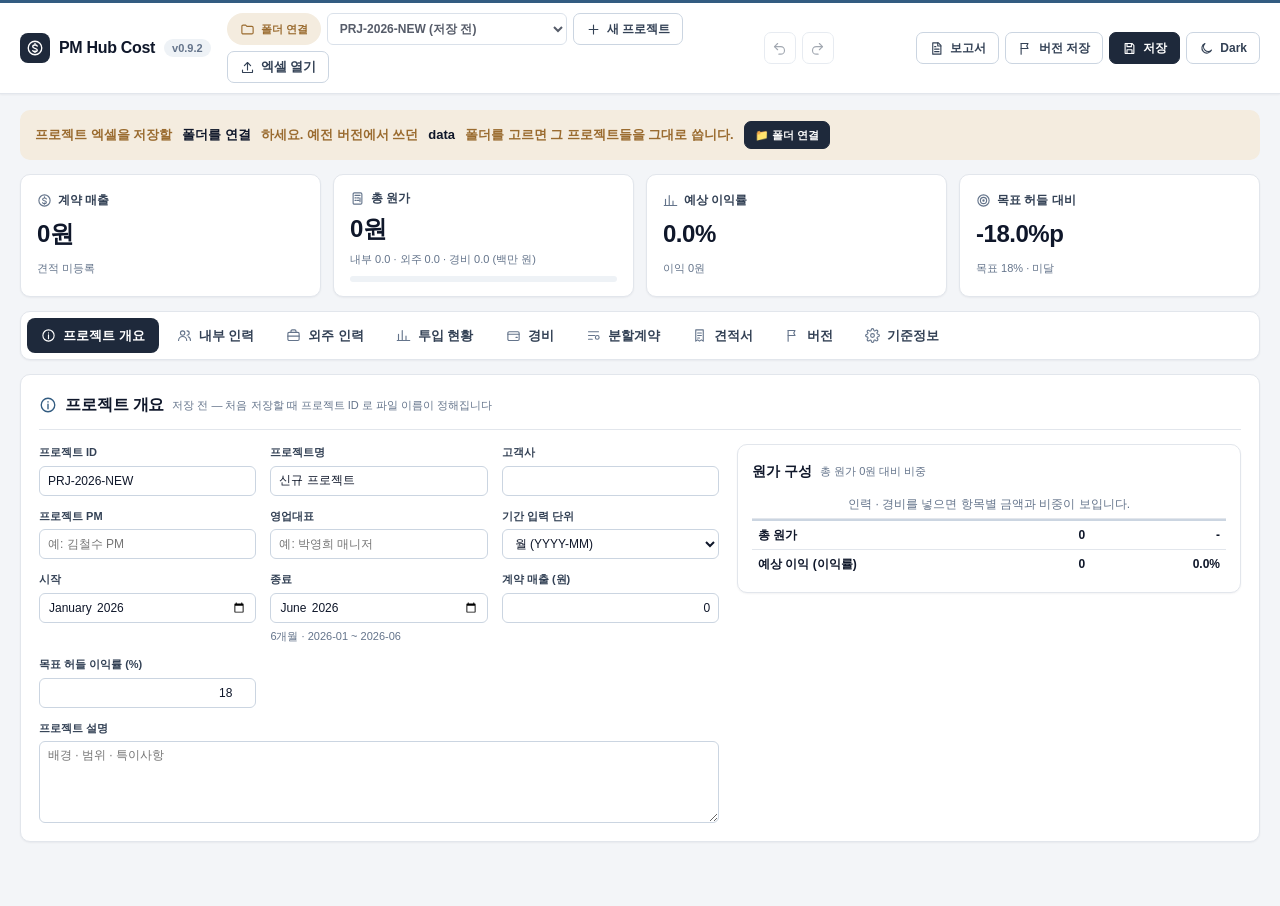
==== commit 8bcc8b5a: "v0.9.2: rate raises in settings, version baselines with compare - Internal grade raise rate + one ye" ====
--- a/index.html
+++ b/index.html
@@ -24,7 +24,8 @@
       <button class="btn icon-only" data-act="undo" id="btnUndo" title="되돌리기 (Ctrl+Z)" aria-label="되돌리기"><i data-icon="undo"></i></button>
       <button class="btn icon-only" data-act="redo" id="btnRedo" title="다시 하기 (Ctrl+Y)" aria-label="다시 하기"><i data-icon="redo"></i></button>
       <span class="save-state" id="saveState"></span>
-      <button class="btn" data-act="exportReport" title="통합보고 · 항목별 상세 2시트 엑셀"><i data-icon="report"></i>보고서</button>
+      <button class="btn" data-act="exportReport" title="통합보고 · 항목별 상세 · 투입현황 엑셀"><i data-icon="report"></i>보고서</button>
+      <button class="btn" data-act="saveVersion" title="지금 자료를 이름(초기 계획 · 실계약 · 수정계약 …)과 메모를 붙여 남기고 저장"><i data-icon="flag"></i>버전 저장</button>
       <button class="btn primary" data-act="save" title="Ctrl+S"><i data-icon="save"></i>저장</button>
       <button class="btn" data-act="toggleTheme" id="btnTheme" title="밝게 / 어둡게"></button>
     </div>
--- a/assets/app.css
+++ b/assets/app.css
@@ -158,7 +158,50 @@
 tr.new-row input { border-style: dashed; width: 140px; }
 td.hint-cell { color: var(--muted); font-size: var(--fs-xs); }
 
-/* ---------- 원가 구성 (프로젝트 정보) ---------- */
+/* ---------- 엑셀처럼 쓰는 표 (table.grid): 셀 = 입력칸, 격자선만, 고른 셀은 파란 테두리 ---------- */
+table.grid td { padding: 0; height: 34px; position: relative; }
+table.grid td.c, table.grid td.num, table.grid td.hint-cell, table.grid tr.total td { padding: 0 8px; }
+table.grid td > input:not([type="checkbox"]), table.grid td > select {
+  width: 100%; height: 34px; border: 0; border-radius: 0; background: transparent; padding: 0 8px; box-shadow: none; }
+table.grid td > input:hover, table.grid td > select:hover { background: var(--sub); }
+/* 고른 셀: 칸 안쪽에 파란 테두리 (입력칸이 셀을 꽉 채우므로 입력칸에 그림) */
+table.grid td > input:focus, table.grid td > select:focus { box-shadow: none; background: var(--card); outline: 2px solid var(--primary); outline-offset: -2px; }
+table.grid td:has(> .cell-cost) > input { padding-bottom: 9px; }
+table.grid .cell-cost { position: absolute; right: 6px; bottom: 2px; margin: 0; font-size: 9.5px; line-height: 1; pointer-events: none; }
+table.grid td.num .cell-cost { position: static; display: block; margin-top: 1px; }
+table.grid .w-sm { width: 100%; min-width: 92px; } table.grid .w-md { width: 100%; min-width: 112px; } table.grid .w-lg { width: 100%; min-width: 150px; }
+table.grid input.mm { width: 100%; min-width: 58px; }
+table.grid td > select { min-width: 78px; cursor: pointer; }
+table.grid input[type="month"] { min-width: 128px; }
+table.grid input[type="number"] { -moz-appearance: textfield; appearance: textfield; }
+table.grid input[type="number"]::-webkit-inner-spin-button, table.grid input[type="number"]::-webkit-outer-spin-button { -webkit-appearance: none; margin: 0; }
+table.grid td.nowrap { display: flex; align-items: center; padding: 0 4px 0 0; gap: 2px; }
+table.grid td.nowrap > input.mm { flex: 1; margin: 0; }
+table.grid td.nowrap > .btn { flex: none; height: 24px; width: 24px; border-color: transparent; background: transparent; color: var(--muted); }
+table.grid td.nowrap > .btn:hover { color: var(--primary); background: var(--primary-tint); }
+table.grid select.invalid { background: var(--bad-bg); color: var(--bad); }
+table.grid tr.new-row td { height: 34px; }
+table.grid tr.new-row td > input { border: 0; background: transparent; width: 100%; color: var(--muted); }
+table.grid tr.new-row td > input:focus { color: var(--text); }
+table.grid tbody tr:hover td { background: transparent; }
+table.grid tbody tr[data-row]:hover td { background: var(--sub); }
+
+/* ---------- 작은 탭 (기준정보) · 고르기 단추 (투입 현황) ---------- */
+.seg { display: inline-flex; flex-wrap: wrap; gap: 2px; padding: 3px; border-radius: 9px; background: var(--chip); }
+.seg-btn { display: inline-flex; align-items: center; gap: 6px; border: 0; background: transparent; padding: 6px 12px; border-radius: 7px; color: var(--text-sub); font-weight: 700; font-size: var(--fs-sm); cursor: pointer; white-space: nowrap; }
+.seg-btn:hover { color: var(--text); }
+.seg-btn.active { background: var(--card); color: var(--text); box-shadow: 0 1px 2px rgba(15, 23, 42, 0.12); }
+.seg-btn .cnt { padding: 0 6px; border-radius: 999px; background: var(--card); color: var(--muted); font-size: var(--fs-xs); }
+.seg-btn.active .cnt { background: var(--primary-tint); color: var(--primary); }
+.narrow { max-width: 860px; display: grid; gap: 14px; }
+.stat-bar { display: flex; flex-wrap: wrap; gap: 14px 22px; align-items: end; margin-bottom: 14px; }
+.stat-bar .field select { min-width: 260px; }
+.mini-kpis { display: grid; grid-template-columns: repeat(auto-fit, minmax(160px, 1fr)); gap: 10px; margin-bottom: 14px; }
+.mini-kpi { display: grid; gap: 2px; padding: 10px 14px; border-radius: 8px; background: var(--sub); border: 1px solid var(--line); }
+.mini-kpi span { font-size: var(--fs-xs); color: var(--muted); font-weight: 700; }
+.mini-kpi b { font-size: 17px; font-variant-numeric: tabular-nums; }
+
+/* ---------- 원가 구성 (프로젝트 개요) ---------- */
 .comp-card { padding: 14px 16px; }
 table.comp td { border-right: 0; padding: 5px 6px; }
 table.comp tr.cg td { padding-top: 9px; }
@@ -171,10 +214,9 @@
 .bar { display: block; height: 8px; border-radius: 4px; background: var(--chip); overflow: hidden; }
 .bar.thin { height: 5px; }
 .bar i { display: block; height: 100%; border-radius: 4px; }
-.k-internal_labor { background: var(--c1); } .k-external_labor { background: var(--c2); } .k-general_expense { background: var(--c3); } .k-mm_overhead { background: var(--c4); } .k-custom_cost { background: var(--c5); }
+.k-internal_labor { background: var(--c1); } .k-external_labor { background: var(--c2); } .k-expense { background: var(--c3); } .k-custom_cost { background: var(--c5); }
 
 /* ---------- 기준정보: 두 줄 (카드 높이가 달라도 서로 늘어나지 않게) ---------- */
-.settings-cols { display: grid; grid-template-columns: minmax(0, 1fr) minmax(0, 1fr); gap: 18px; align-items: start; }
 .sub-card { border: 1px solid var(--line); border-radius: var(--radius); padding: 14px; background: var(--card); box-shadow: var(--shadow); }
 .sub-card .tbl-wrap { border-radius: 6px; }
 
@@ -189,9 +231,25 @@
 .toast.error { border-left-color: var(--bad); }
 .toast.ok { border-left-color: var(--ok); }
 
-@media (max-width: 1100px) { .info-layout, .settings-cols { grid-template-columns: minmax(0, 1fr); } }
+@media (max-width: 1100px) { .info-layout { grid-template-columns: minmax(0, 1fr); } }
 @media (max-width: 760px) {
   .topbar { padding: 10px 12px; }
   .workspace { padding: 0 12px 40px; }
   #projectSelect { min-width: 0; width: 100%; }
 }
+
+/* 단가가 바뀌는 달 (인상 · 승진): 칸 왼쪽에 굵은 선 */
+table.grid td.rate-step { box-shadow: inset 3px 0 0 var(--warn); }
+
+/* 입력 창 (버전 저장) */
+.dialog-form { display: grid; gap: 12px; margin-bottom: 18px; }
+.dialog-form input, .dialog-form textarea { width: 100%; }
+/* 버전 비교: 차이 색 — 매출 · 이익이 늘면 좋음(초록), 원가 · MM 이 늘면 주의(빨강) */
+.up-good { color: var(--ok); font-weight: 700; }
+.up-bad { color: var(--bad); font-weight: 700; }
+.ver-list { margin-bottom: 22px; }
+.ver-cmp { display: grid; grid-template-columns: minmax(320px, 0.8fr) minmax(0, 1.6fr); gap: 16px; align-items: start; }
+.ver-cmp tr.em td { font-weight: 700; }
+@media (max-width: 1100px) { .ver-cmp { grid-template-columns: minmax(0, 1fr); } }
+
+.raise-bar { max-width: 260px; margin-bottom: 14px; }
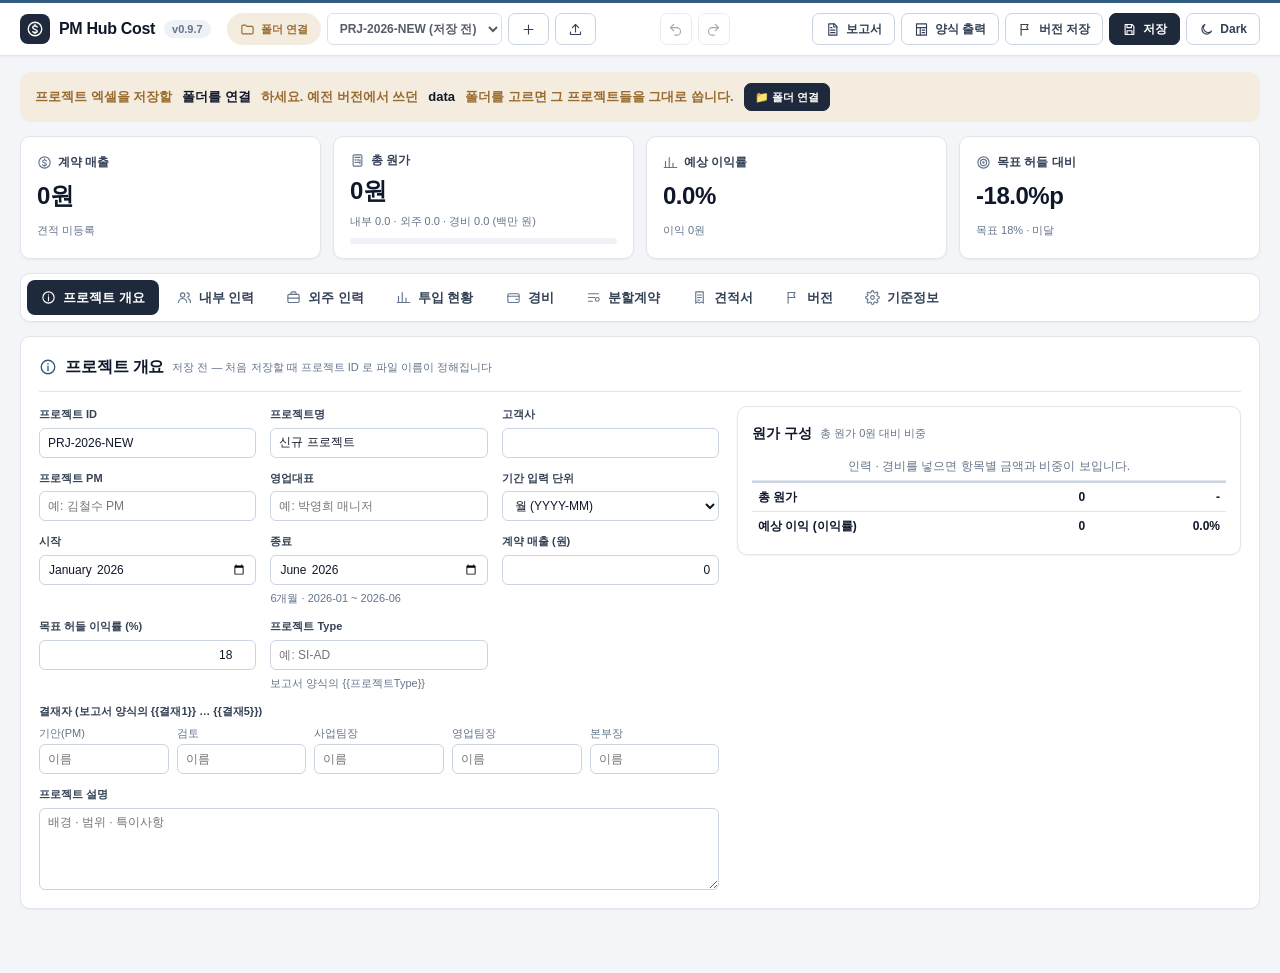
==== commit 12ae2076: "v0.9.7: report template output (Offline 사업검토서) - Fill {{placeholder}} cells of a company Excel templ" ====
--- a/index.html
+++ b/index.html
@@ -17,14 +17,15 @@
     <div class="bar-group grow">
       <button class="folder-chip off" id="folderChip" data-act="connectFolder" title="프로젝트 엑셀을 읽고 쓰는 폴더 — 눌러서 바꾸기"><i data-icon="folder"></i><span class="name">폴더 연결</span></button>
       <select id="projectSelect" data-act="openSelected" aria-label="프로젝트 목록"></select>
-      <button class="btn" data-act="newProject"><i data-icon="plus"></i>새 프로젝트</button>
-      <label class="btn file-btn" title="이 프로그램으로 저장한 엑셀 또는 업로드 양식을 엽니다"><i data-icon="upload"></i>엑셀 열기<input type="file" accept=".xlsx" id="uploadInput" /></label>
+      <button class="btn" data-act="newProject" title="새 프로젝트"><i data-icon="plus"></i><span class="lbl">새 프로젝트</span></button>
+      <label class="btn file-btn" title="이 프로그램으로 저장한 엑셀 또는 업로드 양식을 엽니다"><i data-icon="upload"></i><span class="lbl">엑셀 열기</span><input type="file" accept=".xlsx" id="uploadInput" /></label>
     </div>
     <div class="bar-group">
       <button class="btn icon-only" data-act="undo" id="btnUndo" title="되돌리기 (Ctrl+Z)" aria-label="되돌리기"><i data-icon="undo"></i></button>
       <button class="btn icon-only" data-act="redo" id="btnRedo" title="다시 하기 (Ctrl+Y)" aria-label="다시 하기"><i data-icon="redo"></i></button>
       <span class="save-state" id="saveState"></span>
       <button class="btn" data-act="exportReport" title="통합보고 · 항목별 상세 · 투입현황 엑셀"><i data-icon="report"></i>보고서</button>
+      <button class="btn" data-act="exportTemplate" title="회사 보고서 양식(templates 폴더)에 값을 채워 새 파일로"><i data-icon="template"></i>양식 출력</button>
       <button class="btn" data-act="saveVersion" title="지금 자료를 이름(초기 계획 · 실계약 · 수정계약 …)과 메모를 붙여 남기고 저장"><i data-icon="flag"></i>버전 저장</button>
       <button class="btn primary" data-act="save" title="Ctrl+S"><i data-icon="save"></i>저장</button>
       <button class="btn" data-act="toggleTheme" id="btnTheme" title="밝게 / 어둡게"></button>
@@ -53,6 +54,8 @@
   <script src="js/xlsx.js"></script>
   <script src="js/model.js"></script>
   <script src="js/workbook.js"></script>
+  <script src="js/template.js"></script>
+  <script src="js/builtin-templates.js"></script>
   <script src="js/store.js"></script>
   <script src="js/ui.js"></script>
   <script src="js/views.js"></script>
--- a/assets/app.css
+++ b/assets/app.css
@@ -78,6 +78,7 @@
 .save-state { font-size: var(--fs-xs); color: var(--muted); min-width: 70px; text-align: right; font-weight: 600; }
 .save-state.dirty { color: var(--warn); font-weight: 800; }
 #projectSelect { height: 32px; min-width: 240px; max-width: 340px; font-weight: 700; }
+@media (max-width: 1366px) { #projectSelect { min-width: 170px; max-width: 230px; } }
 
 /* ---------- 본문 ---------- */
 .workspace { max-width: 1560px; margin: 16px auto; padding: 0 20px 48px; display: grid; gap: 14px; }
@@ -253,3 +254,33 @@
 @media (max-width: 1100px) { .ver-cmp { grid-template-columns: minmax(0, 1fr); } }
 
 .raise-bar { max-width: 260px; margin-bottom: 14px; }
+
+/* 기준정보 목록 순서 바꾸기 (▲ ▼) */
+.mv { display: inline-flex; gap: 0; margin-right: 2px; }
+.mv .btn.icon-only { padding: 2px; min-width: 0; border: 0; background: transparent; color: var(--muted); }
+.mv .btn.icon-only:hover { color: var(--text); background: var(--chip); }
+th.grp { border-bottom: 1px solid var(--line); }
+
+/* 부서별 손익 */
+.note-warn { margin: 0 0 12px; padding: 8px 12px; border-radius: 8px; background: var(--warn-bg); color: var(--warn); font-weight: 600; }
+.dept-tbl td .money { text-align: right; }
+.phase-dept { margin-top: 14px; }
+.phase-dept h4 { margin: 0 0 8px; font-size: var(--fs); }
+.phase-dept h4 .muted { font-weight: 500; font-size: var(--fs-sm); margin-left: 6px; }
+
+/* 칸 너비: 표가 패널 밖으로 밀어내지 않게 (넓으면 표 안에서 가로 스크롤) · 고르기 칸은 글자가 잘리지 않을 만큼 */
+.stack > *, #panel > *, .narrow > * { min-width: 0; }
+table.grid td > select.s-sm { min-width: 92px; }
+table.grid td > select.s-md { min-width: 124px; }
+table.grid td > select.s-lg { min-width: 140px; }
+table.fill td > input:not([type="checkbox"]):not([type="number"]) { width: 100%; min-width: 0; }
+table.fill td > input[type="month"] { min-width: 150px; }
+
+/* 프로젝트 개요: 결재자 다섯 칸 · 기준정보: 양식 자리표시 목록 */
+.approvers { display: grid; grid-template-columns: repeat(5, minmax(0, 1fr)); gap: 8px; }
+.approvers label { display: grid; gap: 3px; }
+.approvers small { color: var(--muted); font-size: var(--fs-xs); }
+table.keys code { font-size: var(--fs-xs); background: var(--chip); padding: 1px 5px; border-radius: 4px; }
+
+/* 머리줄이 한 줄에 들어가지 않는 폭: 새 프로젝트 · 엑셀 열기는 아이콘만 (설명은 title) */
+@media (max-width: 1366px) { .topbar .lbl { display: none; } }
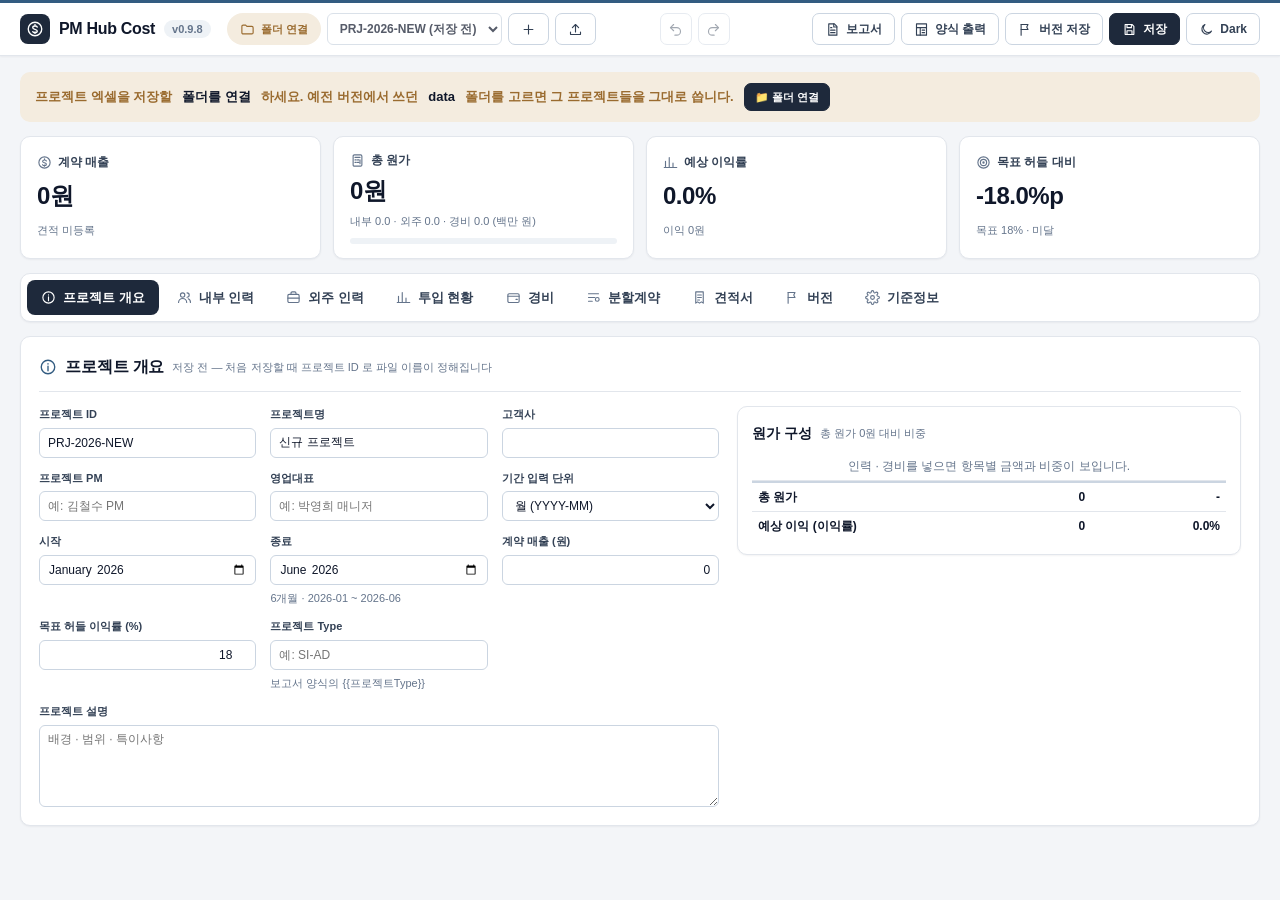
==== commit 73fbd2fb: "v0.9.8: approvers in settings, redesigned cost report - Approver names move to settings (migrated fr" ====
--- a/index.html
+++ b/index.html
@@ -54,6 +54,7 @@
   <script src="js/xlsx.js"></script>
   <script src="js/model.js"></script>
   <script src="js/workbook.js"></script>
+  <script src="js/report.js"></script>
   <script src="js/template.js"></script>
   <script src="js/builtin-templates.js"></script>
   <script src="js/store.js"></script>
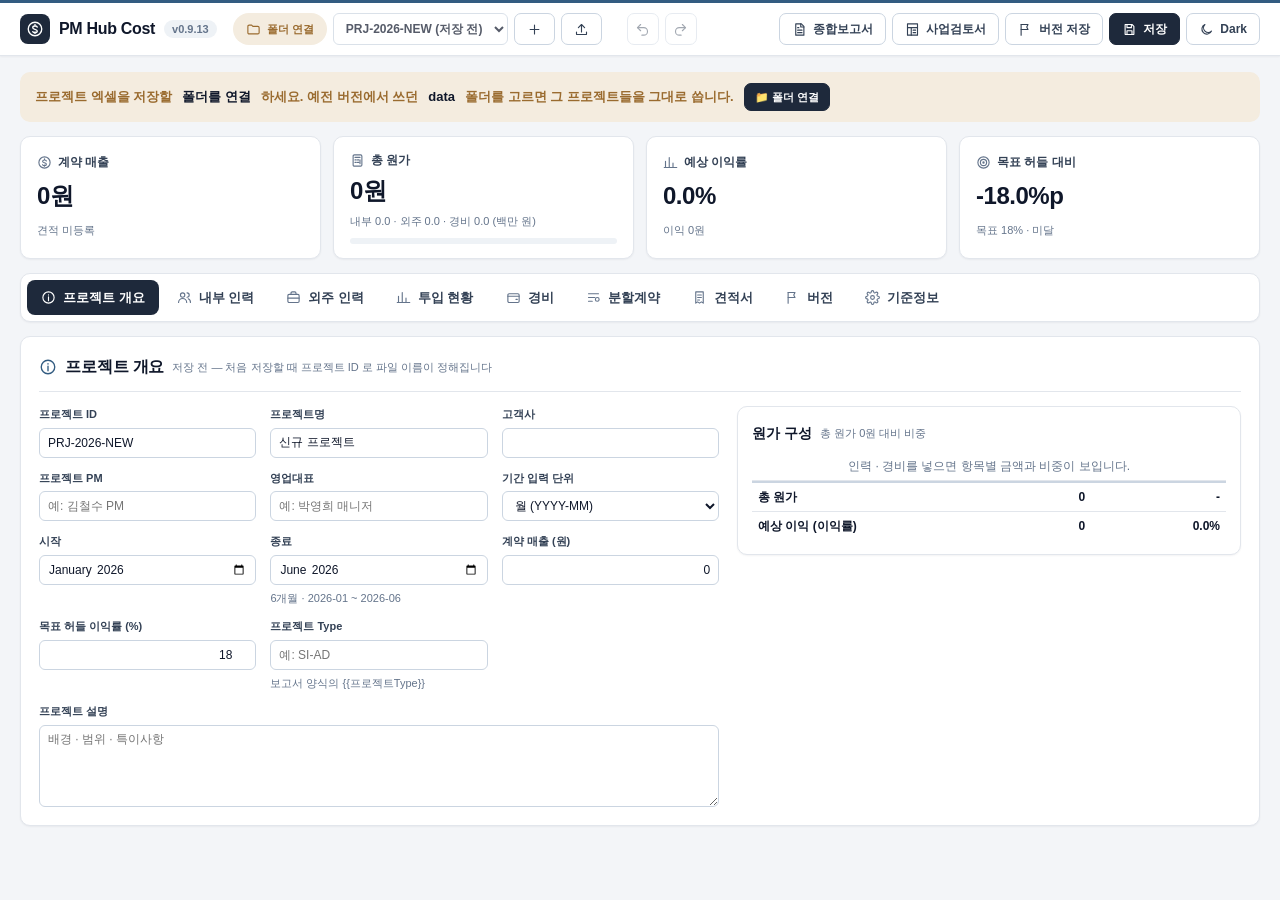
==== commit ac51fdf0: "v0.9.13: company review template, work site, internal tech grade, OT cost, materials - Built-in 사업검토" ====
--- a/index.html
+++ b/index.html
@@ -24,8 +24,8 @@
       <button class="btn icon-only" data-act="undo" id="btnUndo" title="되돌리기 (Ctrl+Z)" aria-label="되돌리기"><i data-icon="undo"></i></button>
       <button class="btn icon-only" data-act="redo" id="btnRedo" title="다시 하기 (Ctrl+Y)" aria-label="다시 하기"><i data-icon="redo"></i></button>
       <span class="save-state" id="saveState"></span>
-      <button class="btn" data-act="exportReport" title="통합보고 · 항목별 상세 · 투입현황 엑셀"><i data-icon="report"></i>보고서</button>
-      <button class="btn" data-act="exportTemplate" title="회사 보고서 양식(templates 폴더)에 값을 채워 새 파일로"><i data-icon="template"></i>양식 출력</button>
+      <button class="btn" data-act="exportReport" title="종합보고서 엑셀 — 통합보고 · 항목별 상세 · 투입현황 (· 부서별 손익)"><i data-icon="report"></i>종합보고서</button>
+      <button class="btn" data-act="exportTemplate" title="회사 사업검토서 양식(templates 폴더)에 값을 채워 새 파일로"><i data-icon="template"></i>사업검토서</button>
       <button class="btn" data-act="saveVersion" title="지금 자료를 이름(초기 계획 · 실계약 · 수정계약 …)과 메모를 붙여 남기고 저장"><i data-icon="flag"></i>버전 저장</button>
       <button class="btn primary" data-act="save" title="Ctrl+S"><i data-icon="save"></i>저장</button>
       <button class="btn" data-act="toggleTheme" id="btnTheme" title="밝게 / 어둡게"></button>
--- a/assets/app.css
+++ b/assets/app.css
@@ -283,4 +283,25 @@
 table.keys code { font-size: var(--fs-xs); background: var(--chip); padding: 1px 5px; border-radius: 4px; }
 
 /* 머리줄이 한 줄에 들어가지 않는 폭: 새 프로젝트 · 엑셀 열기는 아이콘만 (설명은 title) */
-@media (max-width: 1366px) { .topbar .lbl { display: none; } }
+@media (max-width: 1500px) { .topbar .lbl { display: none; } }
+
+/* 제안 직무 · 등급 (인력 표의 부가정보 — 옅은 바탕으로 구분) · 견적 줄 확인 · 기준정보 작은 탭(프로젝트 전용 표시) */
+table.grid td.prop, table.grid th.prop { background: var(--sub); }
+tr.bad-row td { background: var(--bad-bg); }
+.split-2 { display: grid; grid-template-columns: minmax(240px, 320px) minmax(0, 1fr); gap: 16px; align-items: start; }
+@media (max-width: 1100px) { .split-2 { grid-template-columns: minmax(0, 1fr); } }
+table.est td > select, table.est td > input.mm { width: 100%; }
+
+/* 기준정보: 프로젝트 설정 / 마스터 두 묶음 */
+.set-groups { display: grid; grid-template-columns: repeat(2, minmax(0, 1fr)); gap: 10px; margin-bottom: 12px; }
+.set-group { display: grid; gap: 2px; text-align: left; padding: 10px 14px; border: 1px solid var(--line); border-radius: 10px; background: var(--card); color: var(--text-sub); cursor: pointer; }
+.set-group b { font-size: var(--fs); color: var(--text); }
+.set-group small { font-size: var(--fs-xs); color: var(--muted); }
+.set-group.active { border-color: var(--primary); background: var(--primary-tint); }
+.set-group.active b { color: var(--primary); }
+.split-2.even { grid-template-columns: repeat(2, minmax(0, 420px)); }
+table.grid td.ro { padding: 0 10px; color: var(--text); font-weight: 600; }
+
+/* 표 첫 칸: 위 · 아래 · 아래에 넣기 · 지우기 */
+table.grid td.c.nowrap .btn.ins { padding: 2px; min-width: 0; border: 0; background: transparent; color: var(--muted); }
+table.grid td.c.nowrap .btn.ins:hover { color: var(--primary); background: var(--primary-tint); }
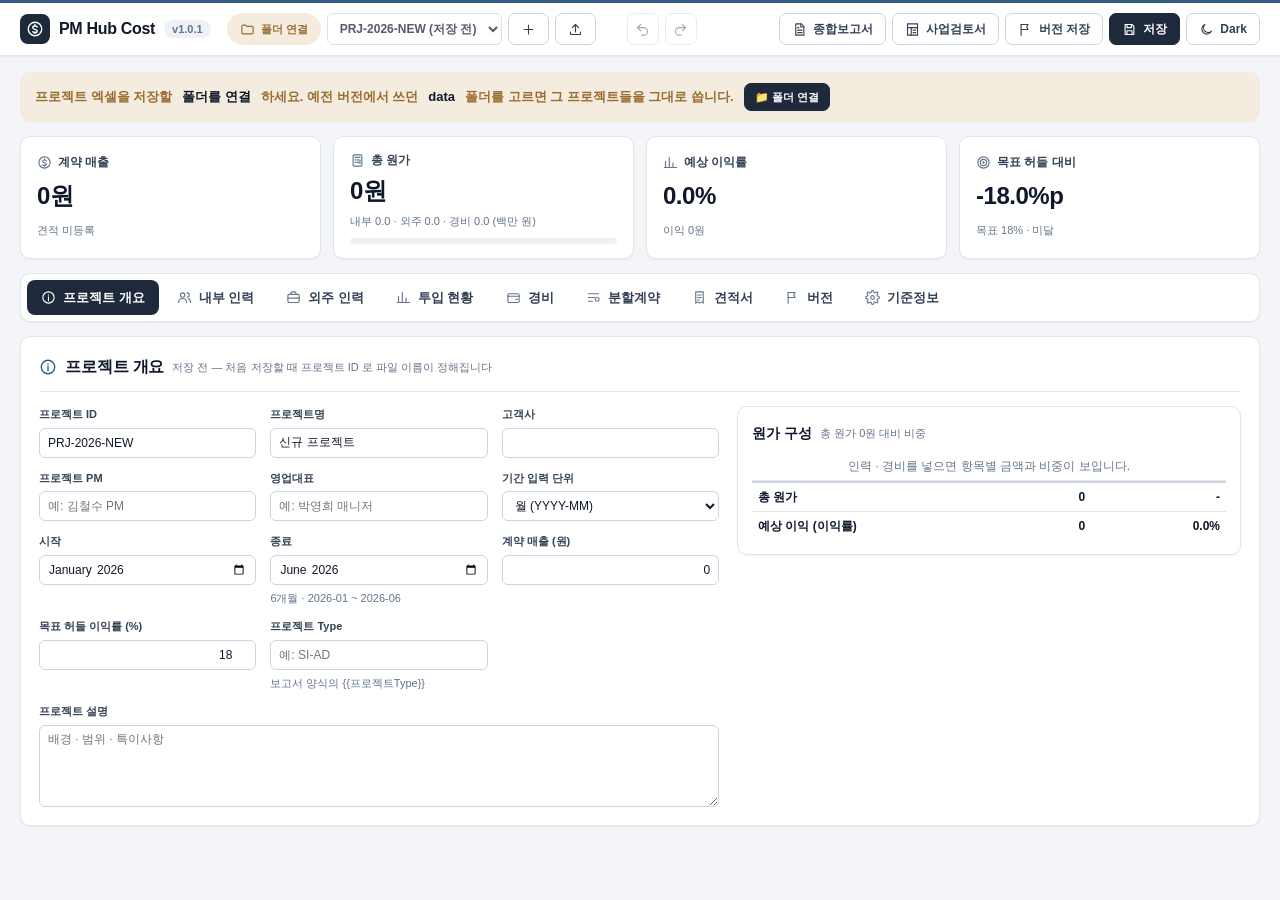
==== commit da92d87c: "v1.0.1: review template totals as Excel formulas, shifted with repeat rows and checked against the p" ====
--- a/index.html
+++ b/index.html
@@ -55,6 +55,7 @@
   <script src="js/model.js"></script>
   <script src="js/workbook.js"></script>
   <script src="js/report.js"></script>
+  <script src="js/formula.js"></script>
   <script src="js/template.js"></script>
   <script src="js/builtin-templates.js"></script>
   <script src="js/store.js"></script>
--- a/assets/app.css
+++ b/assets/app.css
@@ -305,3 +305,5 @@
 /* 표 첫 칸: 위 · 아래 · 아래에 넣기 · 지우기 */
 table.grid td.c.nowrap .btn.ins { padding: 2px; min-width: 0; border: 0; background: transparent; color: var(--muted); }
 table.grid td.c.nowrap .btn.ins:hover { color: var(--primary); background: var(--primary-tint); }
+.tbl-wrap:has(> table.est-sum) { max-width: 760px; }
+table.est-sum td.c { white-space: nowrap; }
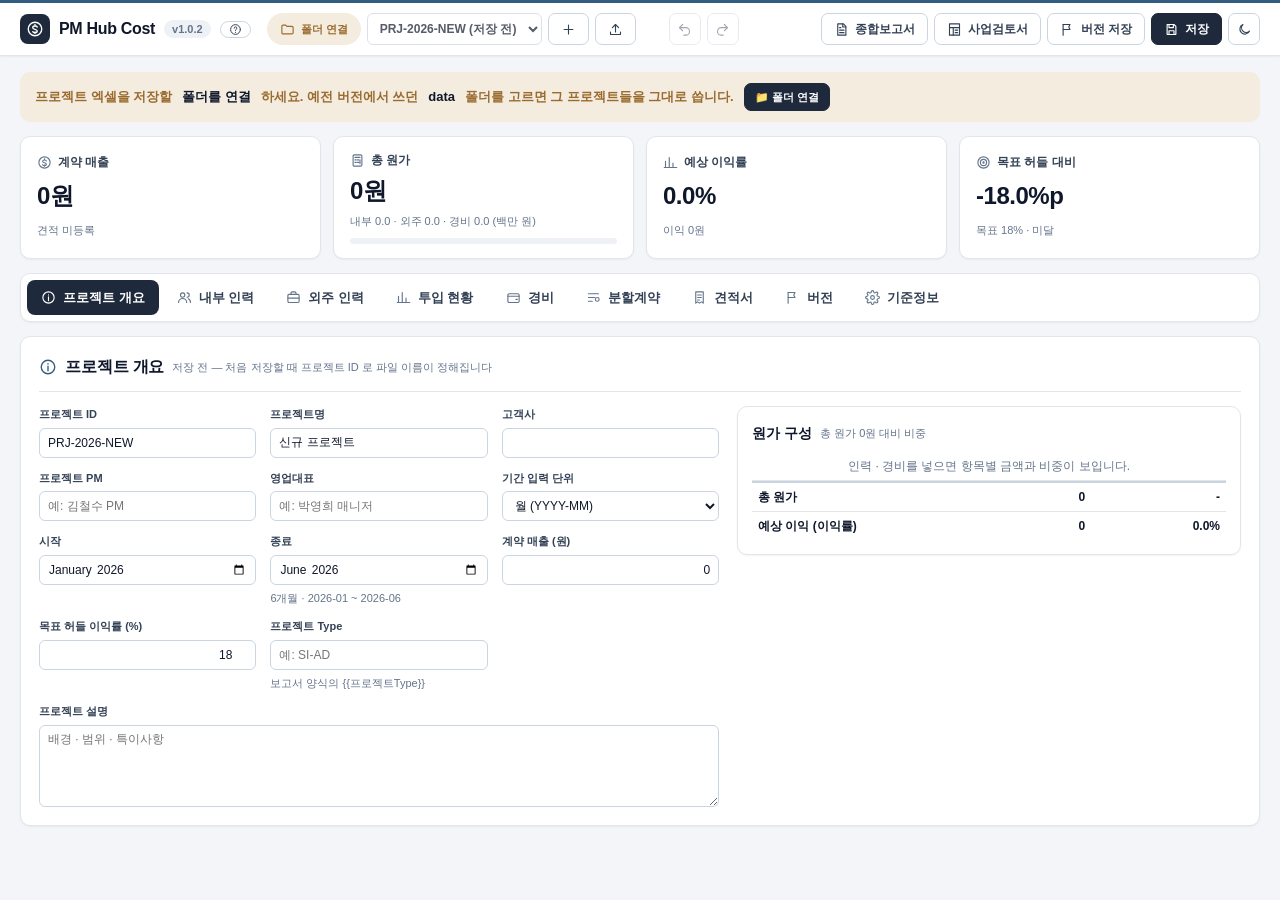
==== commit 2fccf790: "v1.0.2: user manual with screenshots, linked from the header - manual/index.html: start, screen layo" ====
--- a/index.html
+++ b/index.html
@@ -13,6 +13,7 @@
       <span class="brand-mark" aria-hidden="true"><i data-icon="coin"></i></span>
       <h1>PM Hub Cost</h1>
       <span class="ver" id="verBadge"></span>
+      <a class="manual-link" id="btnManual" href="manual/index.html" target="_blank" rel="noopener" title="사용자 매뉴얼 (새 창)"><i data-icon="help"></i><span class="lbl">매뉴얼</span></a>
     </div>
     <div class="bar-group grow">
       <button class="folder-chip off" id="folderChip" data-act="connectFolder" title="프로젝트 엑셀을 읽고 쓰는 폴더 — 눌러서 바꾸기"><i data-icon="folder"></i><span class="name">폴더 연결</span></button>
--- a/assets/app.css
+++ b/assets/app.css
@@ -69,6 +69,9 @@
 .brand-mark .ic { width: 18px; height: 18px; }
 .brand h1 { margin: 0; font-size: 16px; font-weight: 800; letter-spacing: -0.02em; }
 .ver { padding: 1px 8px; border-radius: 999px; background: var(--chip); color: var(--muted); font-size: var(--fs-xs); font-weight: 700; }
+.manual-link { display: inline-flex; align-items: center; gap: 4px; padding: 1px 8px; border-radius: 999px; border: 1px solid var(--line-strong); color: var(--text-sub); font-size: var(--fs-xs); font-weight: 700; text-decoration: none; }
+.manual-link:hover { color: var(--text); border-color: var(--muted); background: var(--sub); }
+.manual-link svg { width: 13px; height: 13px; }
 .bar-group { display: flex; align-items: center; gap: 6px; flex-wrap: wrap; }
 .bar-group.grow { flex: 1; }
 .folder-chip { display: inline-flex; align-items: center; gap: 6px; height: 32px; padding: 0 12px; border-radius: 999px; border: 1px solid var(--line); background: var(--primary-tint); color: var(--primary); font-weight: 700; font-size: var(--fs-xs); max-width: 220px; cursor: pointer; }
@@ -283,7 +286,7 @@
 table.keys code { font-size: var(--fs-xs); background: var(--chip); padding: 1px 5px; border-radius: 4px; }
 
 /* 머리줄이 한 줄에 들어가지 않는 폭: 새 프로젝트 · 엑셀 열기는 아이콘만 (설명은 title) */
-@media (max-width: 1500px) { .topbar .lbl { display: none; } }
+@media (max-width: 1500px) { .topbar .lbl { display: none; } #btnTheme { padding: 0; width: 32px; justify-content: center; } }
 
 /* 제안 직무 · 등급 (인력 표의 부가정보 — 옅은 바탕으로 구분) · 견적 줄 확인 · 기준정보 작은 탭(프로젝트 전용 표시) */
 table.grid td.prop, table.grid th.prop { background: var(--sub); }
